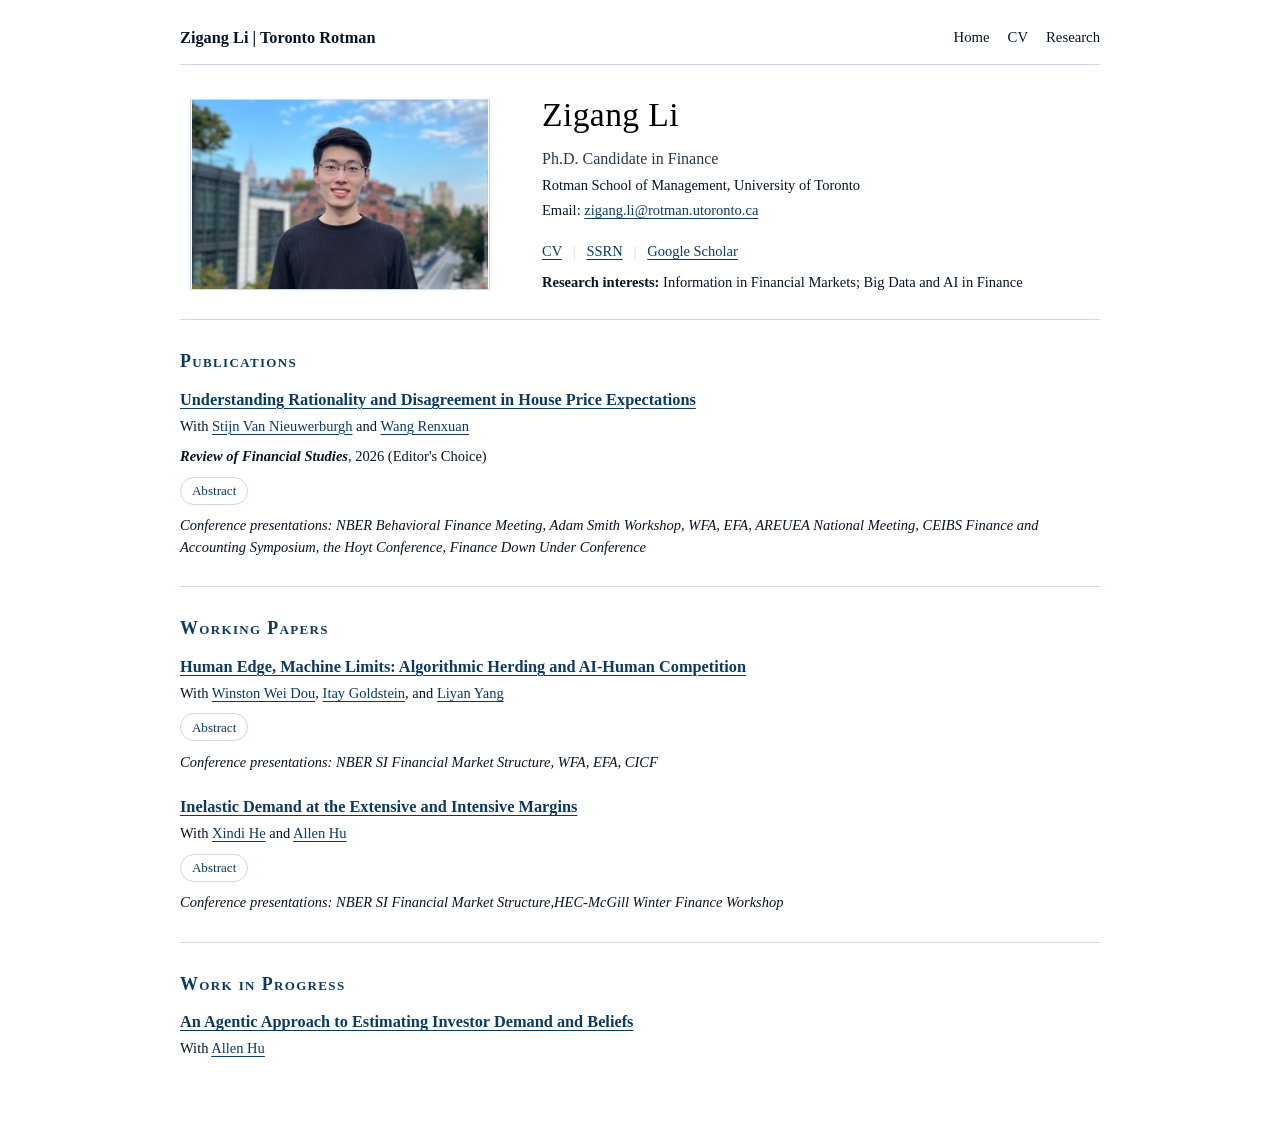
==== index.html @ 385efa67 "Update academic website" ====
<!doctype html>
<html lang="en">
<head>
  <meta charset="utf-8">
  <meta name="viewport" content="width=device-width, initial-scale=1">
  <title>Zigang Li | Toronto Rotman</title>
  <link rel="preconnect" href="https://fonts.googleapis.com">
  <link rel="preconnect" href="https://fonts.gstatic.com" crossorigin>
  <link href="https://fonts.googleapis.com/css2?family=Lato:wght@300;400;700&display=swap" rel="stylesheet">
  <link rel="stylesheet" href="styles.css">
</head>
<body>
  <main class="page" id="home">
    <nav class="topbar" aria-label="Primary navigation">
      <a class="topbar-brand" href="#home">Zigang Li | Toronto Rotman</a>
      <div class="topbar-links">
        <a href="#home">Home</a>
        <a href="assets/CV_Zigang%20Li.pdf">CV</a>
        <a href="#research">Research</a>
      </div>
    </nav>

    <header class="site-header">
      <div class="profile">
        <div class="profile-text">
          <h1>Zigang Li</h1>
          <p class="role">Ph.D. Candidate in Finance</p>
          <p class="affiliation">Rotman School of Management, University of Toronto</p>
          <p>Email: <a href="mailto:zigang.li@rotman.utoronto.ca">zigang.li@rotman.utoronto.ca</a></p>
          <p class="links">
            <a href="assets/CV_Zigang%20Li.pdf">CV</a>
            <span aria-hidden="true">|</span>
            <a href="https://papers.ssrn.com/sol3/cf_dev/AbsByAuth.cfm?per_id=5707006">SSRN</a>
            <span aria-hidden="true">|</span>
            <a href="https://scholar.google.com/citations?user=6oqOOu8AAAAJ&amp;hl=en">Google Scholar</a>
          </p>
          <p class="interests"><strong>Research interests:</strong> Information in Financial Markets; Big Data and AI in Finance</p>
        </div>
        <img class="profile-photo" src="assets/zigang-li.jpg" alt="Zigang Li">
      </div>
    </header>

    <section id="research">
      <h2>Publications</h2>
      <article class="paper">
        <h3><a href="https://academic.oup.com/rfs/article/39/2/297/8257601">Understanding Rationality and Disagreement in House Price Expectations</a></h3>
        <p>With <a href="https://business.columbia.edu/svannieuwerburgh">Stijn Van Nieuwerburgh</a> and <a href="https://www.ceibs.edu/wang_renxuan">Wang Renxuan</a></p>
        <p><em><strong>Review of Financial Studies</strong></em>, 2026 (Editor's Choice)</p>
        <details class="abstract">
          <summary>Abstract</summary>
          <p>Professional house price forecast data are consistent with a rational model where agents must learn about the parameters of the house price growth process and the underlying state of the housing market. Slow learning about the long-run mean generates overreaction to forecast revisions and a modest response of forecasts to lagged realizations. Heterogeneity in signals and priors about the long-run mean helps the model account for cross-sectional dispersion in forecasts. Introducing behavioral frictions helps improve the model's predictions for short-horizon overreaction and dispersion. Using a cross-section of forecasters and a term structure of forecasts are crucial for inference.</p>
        </details>
        <p><em>Conference presentations: NBER Behavioral Finance Meeting, Adam Smith Workshop, WFA, EFA, AREUEA National Meeting, CEIBS Finance and Accounting Symposium, the Hoyt Conference, Finance Down Under Conference</em></p>
      </article>
    </section>

    <section>
      <h2>Working Papers</h2>
      <article class="paper">
        <h3><a href="https://papers.ssrn.com/sol3/papers.cfm?abstract_id=5866104">Human Edge, Machine Limits: Algorithmic Herding and AI-Human Competition</a></h3>
        <p>With <a href="https://finance-faculty.wharton.upenn.edu/wdou/">Winston Wei Dou</a>, <a href="https://finance.wharton.upenn.edu/~itayg/">Itay Goldstein</a>, and <a href="http://individual.utoronto.ca/liyanyang/">Liyan Yang</a></p>
        <details class="abstract">
          <summary>Abstract</summary>
          <p>We develop a theoretical framework of competition between AI-powered and human investors with heterogeneous sophistication. Human investors possess superior private information but are constrained by bounded rationality, modeled through a cognitive-hierarchy structure. AI investors, by contrast, learn through reinforcement learning and autonomously optimize trading over time. Despite starting from heterogeneous algorithms, AI investors endogenously converge to similar trading rules, generating algorithmic herding. We show that the most rational human traders can nevertheless outperform even AI investors, because AI learns from data generated by average, not frontier, human behavior. AI profitability is limited by three forces: the private-information advantage of humans, the price-stabilizing trading of the most sophisticated human investors, and the rising price impact of AI trading as its market share grows through algorithmic herding. Together, these mechanisms reveal the limits of algorithmic superiority in financial markets.</p>
        </details>
        <p><em>Conference presentations: NBER SI Financial Market Structure, WFA, EFA, CICF</em> </p>
      </article>

      <article class="paper">
        <h3><a href="#home">Inelastic Demand at the Extensive and Intensive Margins</a></h3>
        <p>With <a href="https://www.hexindi.com/">Xindi He</a> and <a href="https://www.allenanhu.com/">Allen Hu</a></p>
        <details class="abstract">
          <summary>Abstract</summary>
          <p>We decompose investor demand into its extensive margin&mdash;initiating or liquidating a position&mdash;and intensive margin&mdash;scaling an existing position. Extensive demand is economically large, accounting for 40% of institutional and 80% of retail flows, and its estimated price elasticity is closer to zero and often positive. Extensive demand is primarily driven by past returns and attention, whereas intensive demand reflects fundamentals. To account for these findings, we develop a Grossman-Stiglitz-style model of inelastic markets in which extensive flows act as unobservable endogenous demand shocks and investors learn from prices based on their subjective expectations about these flows. Learning from prices leads to a more inelastic, and even upward-sloping, extensive demand curve. Embedding the model in an asset demand system, we structurally estimate both elasticities under alternative specifications of flow expectations and find that extrapolative expectations best fit the data. Reduced-form evidence and counterfactual analysis both show that as the share of extensive demand rises, prices, volatility, and firm-specific price informativeness increase, while market-wide informativeness declines.</p>
        </details>
        <p><em>Conference presentations: NBER SI Financial Market Structure,HEC-McGill Winter Finance Workshop</em></p>
      </article>
    </section>

    <section>
      <h2>Work in Progress</h2>
      <article class="paper">
        <h3><a href="#home">An Agentic Approach to Estimating Investor Demand and Beliefs</a></h3>
        <p>With <a href="https://www.allenanhu.com/">Allen Hu</a></p>
      </article>
    </section>
  </main>
</body>
</html>
---- styles.css ----
:root {
  --page-bg: #ffffff;
  --paper-bg: #ffffff;
  --ink: #071426;
  --muted: #27384d;
  --rule: #cbd8e6;
  --accent: #0b3a66;
  --accent-soft: #edf5ff;
  --name-font: "Cormorant Garamond", "Iowan Old Style", "Palatino Linotype", Palatino, Georgia, serif;
  --body-font: Georgia, "Times New Roman", serif;
  --base-font-size: 14.5px;
}

* {
  box-sizing: border-box;
}

body {
  margin: 0;
  background: var(--page-bg);
  color: var(--ink);
  font-family: var(--body-font);
  font-size: var(--base-font-size);
  line-height: 1.48;
}

.page {
  width: min(920px, calc(100% - 40px));
  margin: 0 auto;
  padding: 26px 0 60px;
}

.topbar {
  display: flex;
  align-items: center;
  justify-content: space-between;
  gap: 24px;
  margin-bottom: 34px;
  padding-bottom: 14px;
  border-bottom: 1px solid var(--rule);
  font-family: var(--name-font);
}

.topbar a {
  color: var(--ink);
  text-decoration: none;
}

.topbar a:hover,
.topbar a:focus {
  background: transparent;
  color: var(--accent);
  text-decoration: underline;
  text-underline-offset: 0.22em;
}

.topbar-brand {
  font-size: 1.02rem;
  font-weight: 700;
}

.topbar-links {
  display: flex;
  gap: 18px;
  font-size: 0.92rem;
}

.site-header {
  padding-bottom: 22px;
  border-bottom: 1px solid var(--rule);
}

.profile {
  display: grid;
  grid-template-columns: 310px minmax(0, 560px);
  gap: 52px;
  align-items: start;
  justify-content: start;
  margin-left: 0;
}

.profile-text {
  display: flex;
  min-height: 198px;
  flex-direction: column;
  grid-column: 2;
  grid-row: 1;
}

.profile-photo {
  display: block;
  width: 300px;
  height: auto;
  aspect-ratio: 2830 / 1800;
  border: 1px solid var(--rule);
  background: var(--paper-bg);
  grid-column: 1;
  grid-row: 1;
  margin-left: 10px;
  object-fit: contain;
}

h1,
h2,
h3,
p {
  margin-top: 0;
}

h1 {
  margin-bottom: 1rem;
  color: #000000;
  font-family: var(--name-font);
  font-size: clamp(1.86rem, 3.6vw, 2.10rem);
  font-weight: 500;
  letter-spacing: 0.012em;
  line-height: 0.95;
}

.profile p {
  margin-bottom: 0.26rem;
}

.role {
  color: var(--muted);
  font-size: 1rem;
  margin-bottom: 0.18rem;
}

.affiliation {
  margin-bottom: 0.58rem;
}

.links {
  margin-top: 0.95rem;
}

.links span {
  color: var(--rule);
  margin: 0 0.45rem;
}

.interests {
  max-width: none;
  margin-top: auto;
  margin-bottom: 0;
}

section {
  padding: 28px 0 4px;
  border-bottom: 1px solid var(--rule);
}

section:last-child {
  border-bottom: 0;
}

h2 {
  color: var(--accent);
  font-size: 1.12rem;
  font-variant-caps: small-caps;
  letter-spacing: 0.075em;
}

h3 {
  margin-bottom: 0.32rem;
  font-size: 1.02rem;
  line-height: 1.28;
}

a {
  color: var(--accent);
  text-decoration-thickness: 0.08em;
  text-underline-offset: 0.18em;
}

a:hover,
a:focus {
  background: var(--accent-soft);
}

.paper {
  margin: 0 0 24px;
}

.paper p {
  margin-bottom: 0.58rem;
}

.abstract {
  margin: 0.36rem 0 0.66rem;
}

.abstract summary {
  display: inline-block;
  border: 1px solid var(--rule);
  border-radius: 999px;
  color: var(--accent);
  cursor: pointer;
  font-size: 0.82rem;
  line-height: 1;
  padding: 0.4rem 0.68rem;
}

.abstract summary:hover,
.abstract summary:focus {
  background: var(--accent-soft);
}

.abstract p {
  margin-top: 0.75rem;
}

@media (max-width: 640px) {
  body {
    font-size: 14.5px;
  }

  .page {
    width: min(100% - 24px, 860px);
    padding-top: 24px;
  }

  .topbar {
    align-items: flex-start;
    flex-direction: column;
    gap: 10px;
    margin-bottom: 28px;
  }

  .topbar-links {
    gap: 14px;
  }

  .profile {
    grid-template-columns: 1fr;
    gap: 24px;
    margin-left: 0;
  }

  .profile-text,
  .profile-photo {
    grid-column: auto;
    grid-row: auto;
  }

  .profile-photo {
    width: min(100%, 300px);
    height: auto;
  }

  .links span {
    margin: 0 0.28rem;
  }
}
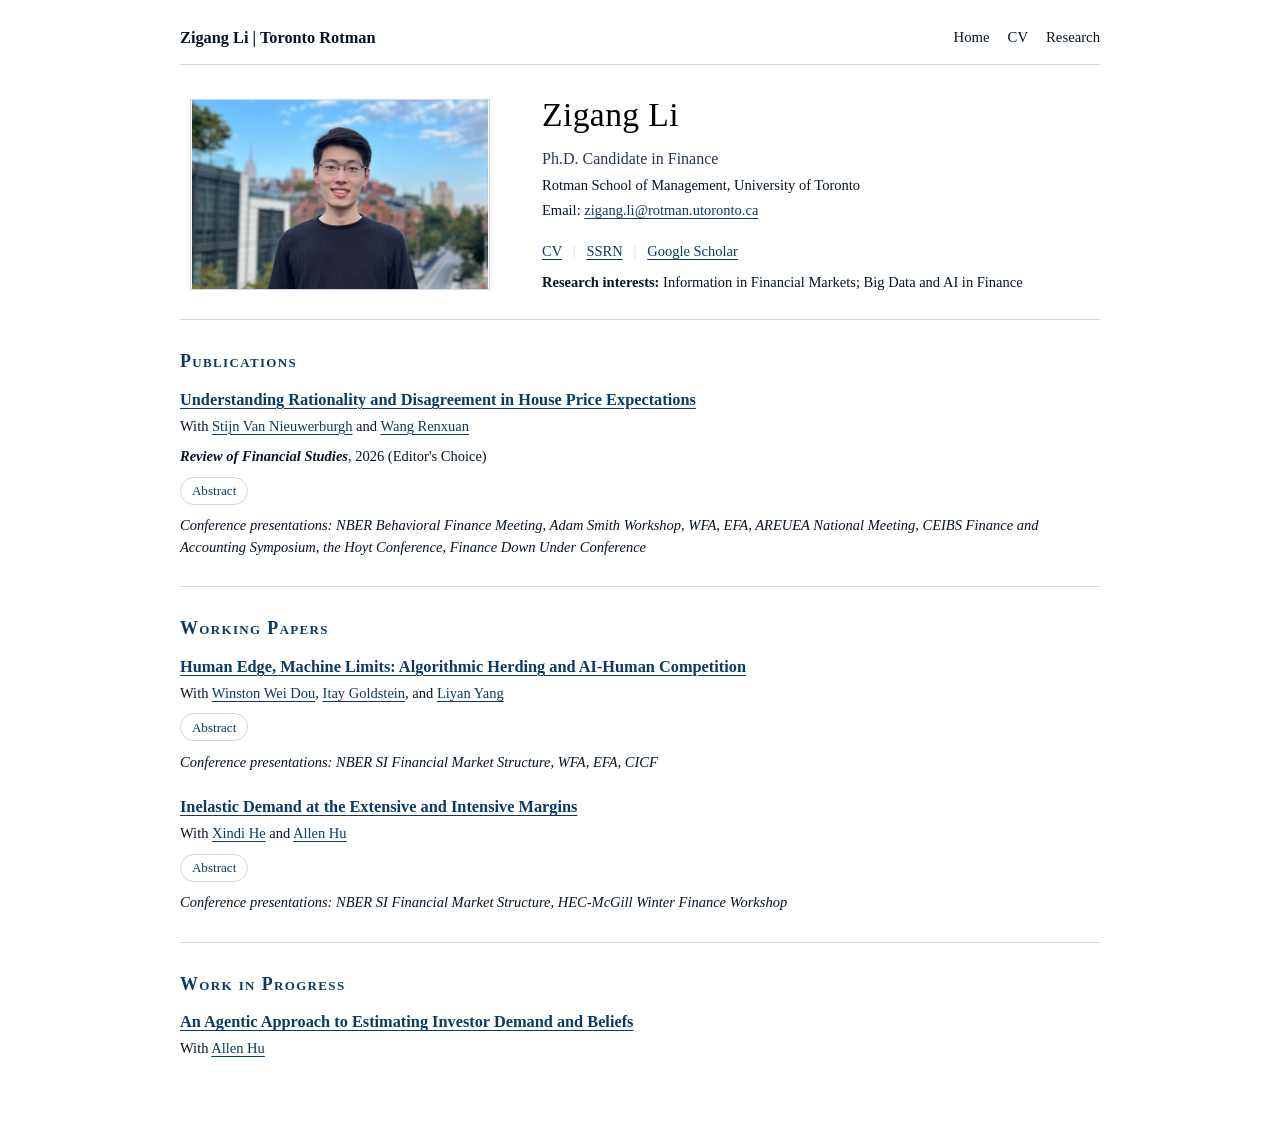
==== commit 0fad4d50: "Update academic website" ====
--- a/index.html
+++ b/index.html
@@ -73,7 +73,7 @@
           <summary>Abstract</summary>
           <p>We decompose investor demand into its extensive margin&mdash;initiating or liquidating a position&mdash;and intensive margin&mdash;scaling an existing position. Extensive demand is economically large, accounting for 40% of institutional and 80% of retail flows, and its estimated price elasticity is closer to zero and often positive. Extensive demand is primarily driven by past returns and attention, whereas intensive demand reflects fundamentals. To account for these findings, we develop a Grossman-Stiglitz-style model of inelastic markets in which extensive flows act as unobservable endogenous demand shocks and investors learn from prices based on their subjective expectations about these flows. Learning from prices leads to a more inelastic, and even upward-sloping, extensive demand curve. Embedding the model in an asset demand system, we structurally estimate both elasticities under alternative specifications of flow expectations and find that extrapolative expectations best fit the data. Reduced-form evidence and counterfactual analysis both show that as the share of extensive demand rises, prices, volatility, and firm-specific price informativeness increase, while market-wide informativeness declines.</p>
         </details>
-        <p><em>Conference presentations: NBER SI Financial Market Structure,HEC-McGill Winter Finance Workshop</em></p>
+        <p><em>Conference presentations: NBER SI Financial Market Structure, HEC-McGill Winter Finance Workshop</em></p>
       </article>
     </section>
 
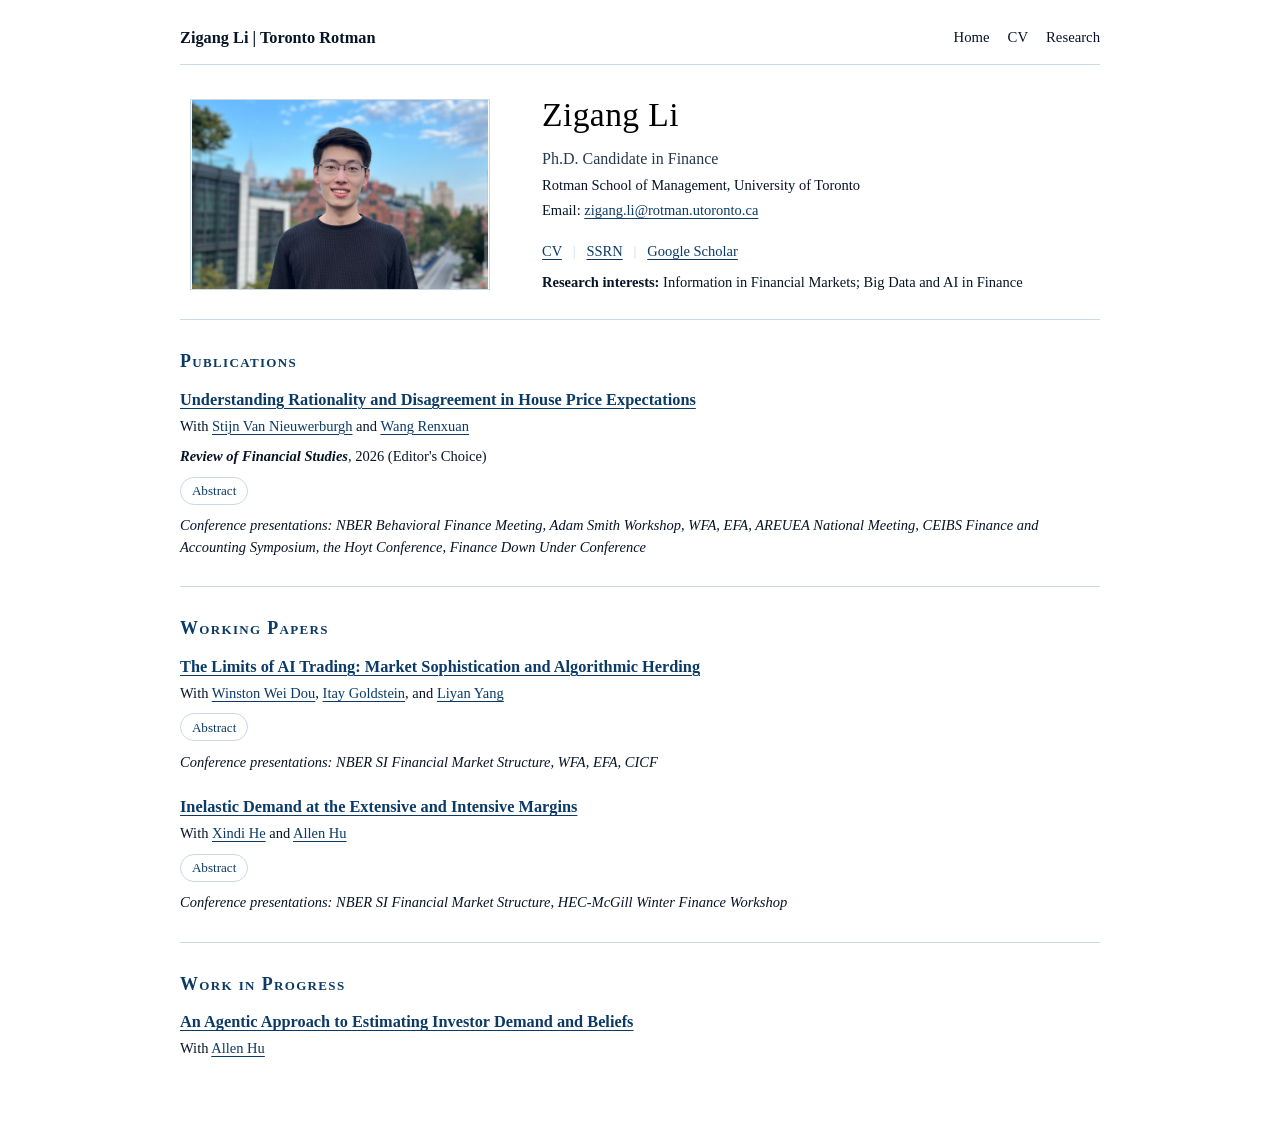
==== commit 42ecfe16: "Update academic website" ====
--- a/index.html
+++ b/index.html
@@ -44,7 +44,7 @@
       <h2>Publications</h2>
       <article class="paper">
         <h3><a href="https://academic.oup.com/rfs/article/39/2/297/8257601">Understanding Rationality and Disagreement in House Price Expectations</a></h3>
-        <p>With <a href="https://business.columbia.edu/svannieuwerburgh">Stijn Van Nieuwerburgh</a> and <a href="https://www.ceibs.edu/wang_renxuan">Wang Renxuan</a></p>
+        <p>With <a href="https://business.columbia.edu/svannieuwerburgh">Stijn Van Nieuwerburgh</a> and <a href="https://wangrenxuan.net">Wang Renxuan</a></p>
         <p><em><strong>Review of Financial Studies</strong></em>, 2026 (Editor's Choice)</p>
         <details class="abstract">
           <summary>Abstract</summary>
@@ -57,11 +57,11 @@
     <section>
       <h2>Working Papers</h2>
       <article class="paper">
-        <h3><a href="https://papers.ssrn.com/sol3/papers.cfm?abstract_id=5866104">Human Edge, Machine Limits: Algorithmic Herding and AI-Human Competition</a></h3>
+        <h3><a href="https://papers.ssrn.com/sol3/papers.cfm?abstract_id=5866104">The Limits of AI Trading: Market Sophistication and Algorithmic Herding</a></h3>
         <p>With <a href="https://finance-faculty.wharton.upenn.edu/wdou/">Winston Wei Dou</a>, <a href="https://finance.wharton.upenn.edu/~itayg/">Itay Goldstein</a>, and <a href="http://individual.utoronto.ca/liyanyang/">Liyan Yang</a></p>
         <details class="abstract">
           <summary>Abstract</summary>
-          <p>We develop a theoretical framework of competition between AI-powered and human investors with heterogeneous sophistication. Human investors possess superior private information but are constrained by bounded rationality, modeled through a cognitive-hierarchy structure. AI investors, by contrast, learn through reinforcement learning and autonomously optimize trading over time. Despite starting from heterogeneous algorithms, AI investors endogenously converge to similar trading rules, generating algorithmic herding. We show that the most rational human traders can nevertheless outperform even AI investors, because AI learns from data generated by average, not frontier, human behavior. AI profitability is limited by three forces: the private-information advantage of humans, the price-stabilizing trading of the most sophisticated human investors, and the rising price impact of AI trading as its market share grows through algorithmic herding. Together, these mechanisms reveal the limits of algorithmic superiority in financial markets.</p>
+          <p>We develop a theoretical framework of trading competition between AI-powered investors and rational investors with heterogeneous sophistication. Rational investors have superior private information but differ in their ability to infer information from prices and anticipate others' trading behavior, modeled through level-(k) reasoning. AI investors do not observe private signals or reason through belief hierarchies; they learn from realized trading profits through reinforcement learning. Despite heterogeneous algorithms and independent exploration, AI investors endogenously converge to common trading rules, generating algorithmic herding. In the limit, their learned demand coincides with the rational-expectations demand of uninformed investors who correctly extract fundamental information from prices. This convergence does not imply algorithmic dominance. The most sophisticated rational investors can outperform AI investors because AI learns from market data generated by average, not frontier, investor sophistication. AI profitability is limited by rational investors' private-information advantage, the price-stabilizing trades of the most sophisticated rational investors, and the rising price impact of AI trading as algorithmic herding increases AI market share. These forces identify the limits of algorithmic superiority in financial markets.</p>
         </details>
         <p><em>Conference presentations: NBER SI Financial Market Structure, WFA, EFA, CICF</em> </p>
       </article>
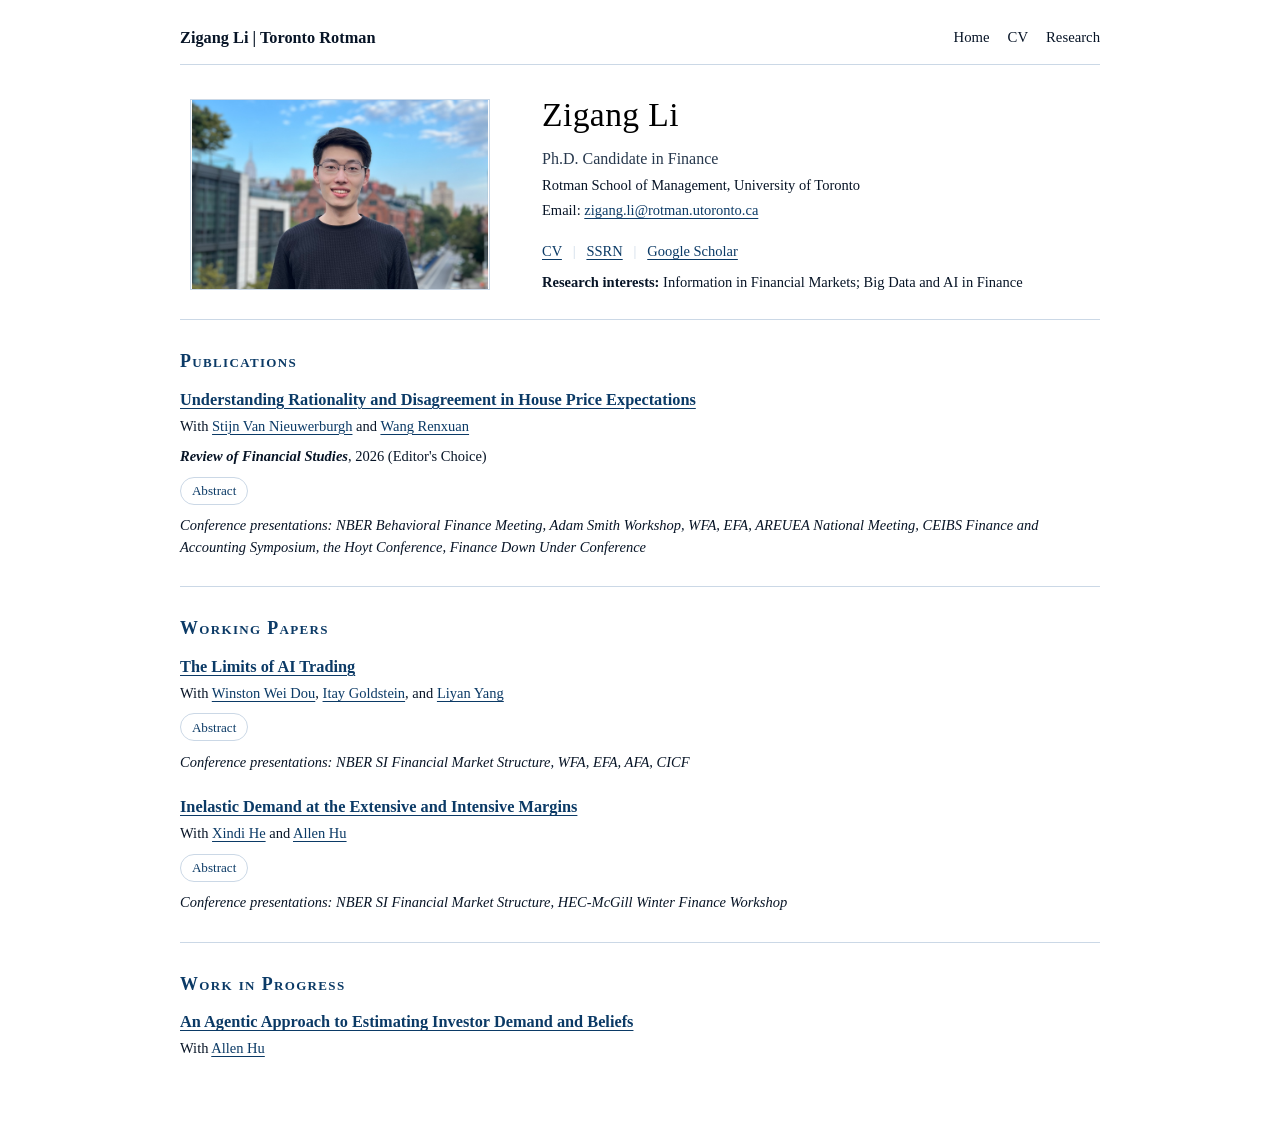
==== commit cbd2da90: "Update academic website" ====
--- a/index.html
+++ b/index.html
@@ -57,13 +57,13 @@
     <section>
       <h2>Working Papers</h2>
       <article class="paper">
-        <h3><a href="https://papers.ssrn.com/sol3/papers.cfm?abstract_id=5866104">The Limits of AI Trading: Market Sophistication and Algorithmic Herding</a></h3>
+        <h3><a href="https://papers.ssrn.com/sol3/papers.cfm?abstract_id=5866104">The Limits of AI Trading</a></h3>
         <p>With <a href="https://finance-faculty.wharton.upenn.edu/wdou/">Winston Wei Dou</a>, <a href="https://finance.wharton.upenn.edu/~itayg/">Itay Goldstein</a>, and <a href="http://individual.utoronto.ca/liyanyang/">Liyan Yang</a></p>
         <details class="abstract">
           <summary>Abstract</summary>
-          <p>We develop a theoretical framework of trading competition between AI-powered investors and rational investors with heterogeneous sophistication. Rational investors have superior private information but differ in their ability to infer information from prices and anticipate others' trading behavior, modeled through level-(k) reasoning. AI investors do not observe private signals or reason through belief hierarchies; they learn from realized trading profits through reinforcement learning. Despite heterogeneous algorithms and independent exploration, AI investors endogenously converge to common trading rules, generating algorithmic herding. In the limit, their learned demand coincides with the rational-expectations demand of uninformed investors who correctly extract fundamental information from prices. This convergence does not imply algorithmic dominance. The most sophisticated rational investors can outperform AI investors because AI learns from market data generated by average, not frontier, investor sophistication. AI profitability is limited by rational investors' private-information advantage, the price-stabilizing trades of the most sophisticated rational investors, and the rising price impact of AI trading as algorithmic herding increases AI market share. These forces identify the limits of algorithmic superiority in financial markets.</p>
+          <p>We show that powerful autonomous learning does not ensure trading dominance in competitive markets, even when humans hold systematically biased beliefs. We characterize how information structure and market sophistication bound reinforcement-learning traders' performance relative to humans. Humans receive private signals, potentially including soft information unavailable to algorithms, and differ in their ability to extract information from prices and anticipate others' trading, as captured by level-k reasoning. AI traders learn demand schedules from prices and realized profits and may also receive private signals. Despite heterogeneous initial conditions and persistent differences in learning parameters, all AI traders converge to a common probabilistic trading policy, generating algorithmic herding, which amplifies the equilibrium-price response to aggregate AI demand and compresses profits. Without an informational advantage, AI is outperformed by the most sophisticated humans because it learns from market data generated by average, rather than frontier, human sophistication. Even the least sophisticated humans can outperform AI when their private information is either very precise or very imprecise. AI sophistication rises with that of the humans who compete with and train it.</p>
         </details>
-        <p><em>Conference presentations: NBER SI Financial Market Structure, WFA, EFA, CICF</em> </p>
+        <p><em>Conference presentations: NBER SI Financial Market Structure, WFA, EFA, AFA, CICF</em> </p>
       </article>
 
       <article class="paper">
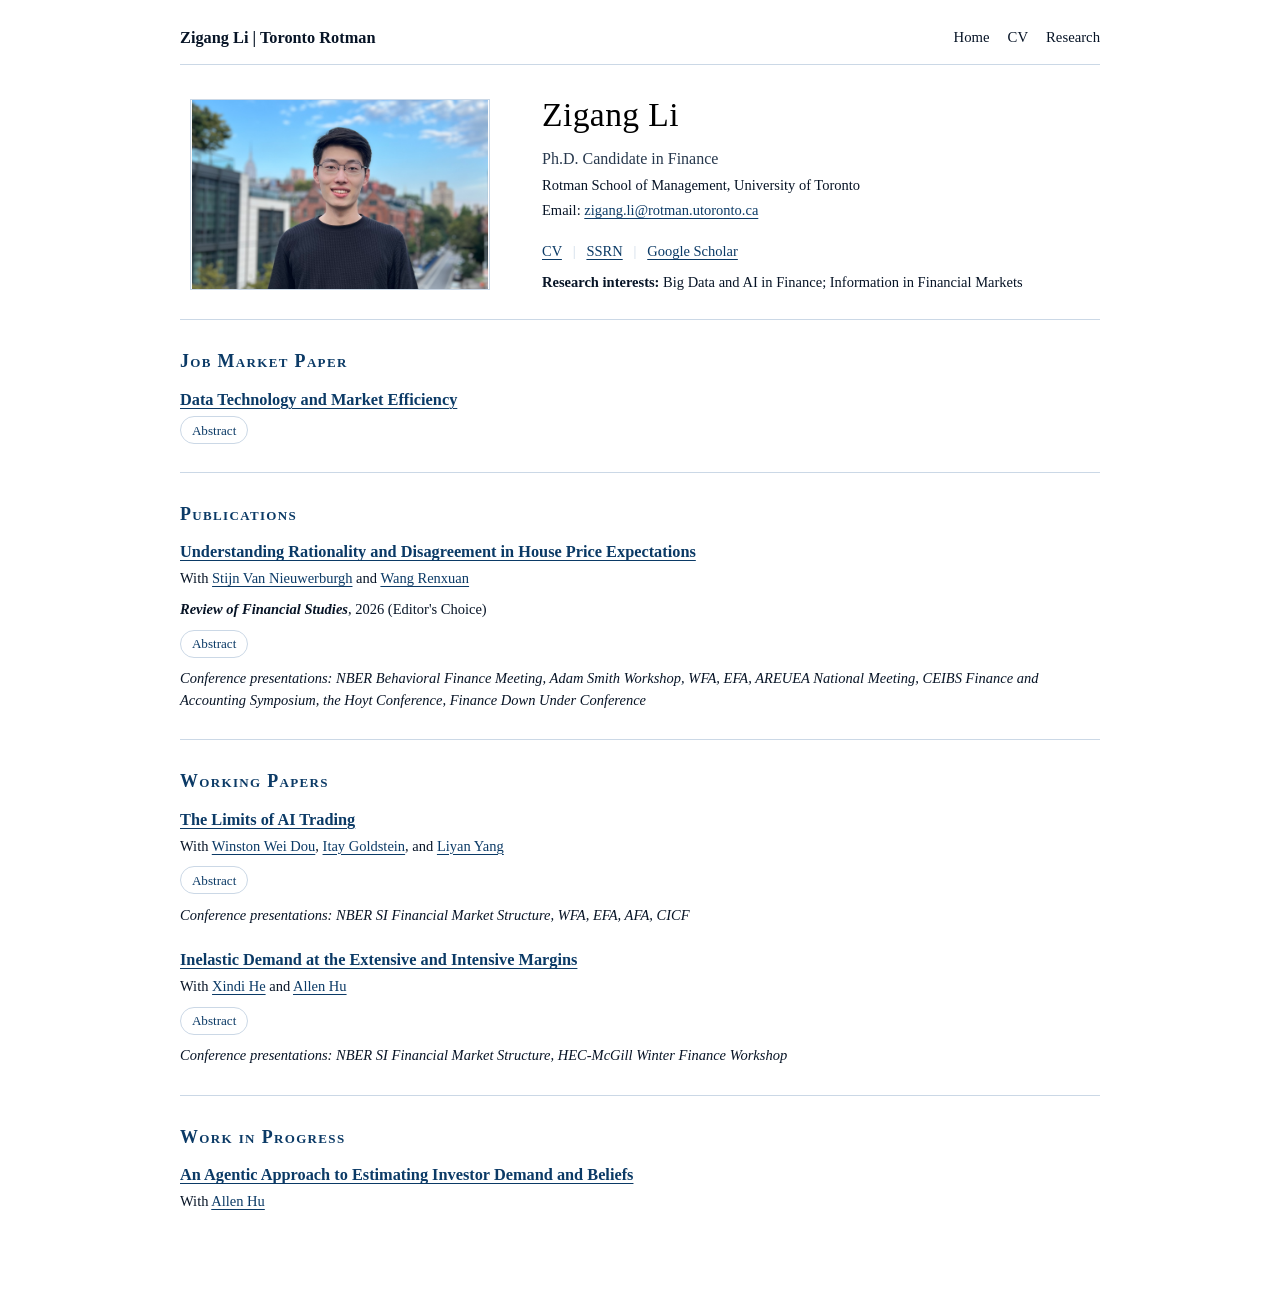
==== commit 2b630f71: "Update academic website" ====
--- a/index.html
+++ b/index.html
@@ -34,13 +34,24 @@
             <span aria-hidden="true">|</span>
             <a href="https://scholar.google.com/citations?user=6oqOOu8AAAAJ&amp;hl=en">Google Scholar</a>
           </p>
-          <p class="interests"><strong>Research interests:</strong> Information in Financial Markets; Big Data and AI in Finance</p>
+          <p class="interests"><strong>Research interests:</strong> Big Data and AI in Finance; Information in Financial Markets</p>
         </div>
         <img class="profile-photo" src="assets/zigang-li.jpg" alt="Zigang Li">
       </div>
     </header>
 
     <section id="research">
+      <h2>Job Market Paper</h2>
+      <article class="paper">
+        <h3><a href="assets/JMP_ZigangLi.pdf">Data Technology and Market Efficiency</a></h3>
+        <details class="abstract">
+          <summary>Abstract</summary>
+          <p>How will advances in data technology affect market equilibrium and informational efficiency when adoption by investors is uneven? I show that data technology development and dissemination improve asset managers' stock-picking ability, especially for those with larger shares of data-science labor. Using U.S. institutional holdings and employment records, I estimate information production across investors and a demand system with heterogeneity in private information and learning from prices. I estimate investors' private information from holdings' forecasting power for future payoffs beyond public information and prices. Data technology developments are captured by increases in data scientist productivity. Estimates show that better-informed investors have more elastic demand, while learning from prices makes demand 61 percent less elastic at the median informative stock. A counterfactual advance calibrated to more than a decade of data scientist productivity growth raises price informativeness by 26 percent, more for small stocks. New technology adopters crowd out other investors, increasing market segmentation as stocks' investor bases diverge. Aggregate demand becomes more inelastic for 47 percent of stocks.</p>
+        </details>
+      </article>
+    </section>
+
+    <section>
       <h2>Publications</h2>
       <article class="paper">
         <h3><a href="https://academic.oup.com/rfs/article/39/2/297/8257601">Understanding Rationality and Disagreement in House Price Expectations</a></h3>
@@ -61,7 +72,7 @@
         <p>With <a href="https://finance-faculty.wharton.upenn.edu/wdou/">Winston Wei Dou</a>, <a href="https://finance.wharton.upenn.edu/~itayg/">Itay Goldstein</a>, and <a href="http://individual.utoronto.ca/liyanyang/">Liyan Yang</a></p>
         <details class="abstract">
           <summary>Abstract</summary>
-          <p>We show that powerful autonomous learning does not ensure trading dominance in competitive markets, even when humans hold systematically biased beliefs. We characterize how information structure and market sophistication bound reinforcement-learning traders' performance relative to humans. Humans receive private signals, potentially including soft information unavailable to algorithms, and differ in their ability to extract information from prices and anticipate others' trading, as captured by level-k reasoning. AI traders learn demand schedules from prices and realized profits and may also receive private signals. Despite heterogeneous initial conditions and persistent differences in learning parameters, all AI traders converge to a common probabilistic trading policy, generating algorithmic herding, which amplifies the equilibrium-price response to aggregate AI demand and compresses profits. Without an informational advantage, AI is outperformed by the most sophisticated humans because it learns from market data generated by average, rather than frontier, human sophistication. Even the least sophisticated humans can outperform AI when their private information is either very precise or very imprecise. AI sophistication rises with that of the humans who compete with and train it.</p>
+          <p>This paper develops a framework for AI-human interactions in financial markets, in which AI investors learn the price formation process through Q-learning while human investors form beliefs through level-<em>k</em> thinking, capturing how the two types differ in learning about the market environment. We show that for any human behavior, AI trading converges to a rational strategy that correctly understands human trading and the true price function. This convergence facilitates identifying two limits humans place on AI performance: AI's information advantage is bounded by human information, and human sophistication limits AI sophistication.</p>
         </details>
         <p><em>Conference presentations: NBER SI Financial Market Structure, WFA, EFA, AFA, CICF</em> </p>
       </article>
